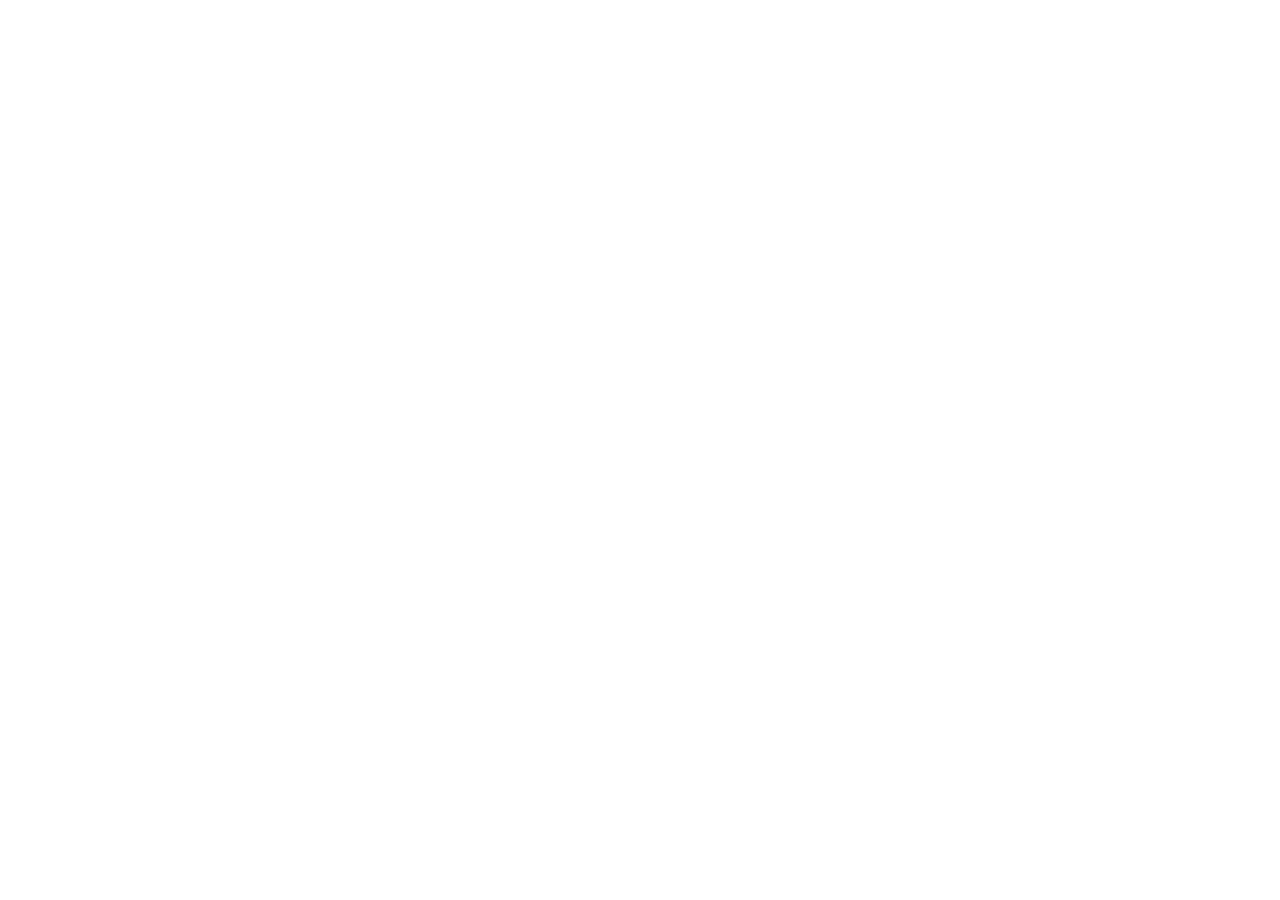
==== lush&bloom/index.html @ a0f1ee42 "Initial commit" ====
<!DOCTYPE html>
<html lang="en">
<head>
    <meta charset="UTF-8">
    <meta name="viewport" content="width=device-width, initial-scale=1.0">
    <title>Document</title>
</head>
<body>
  




</body>
</html>
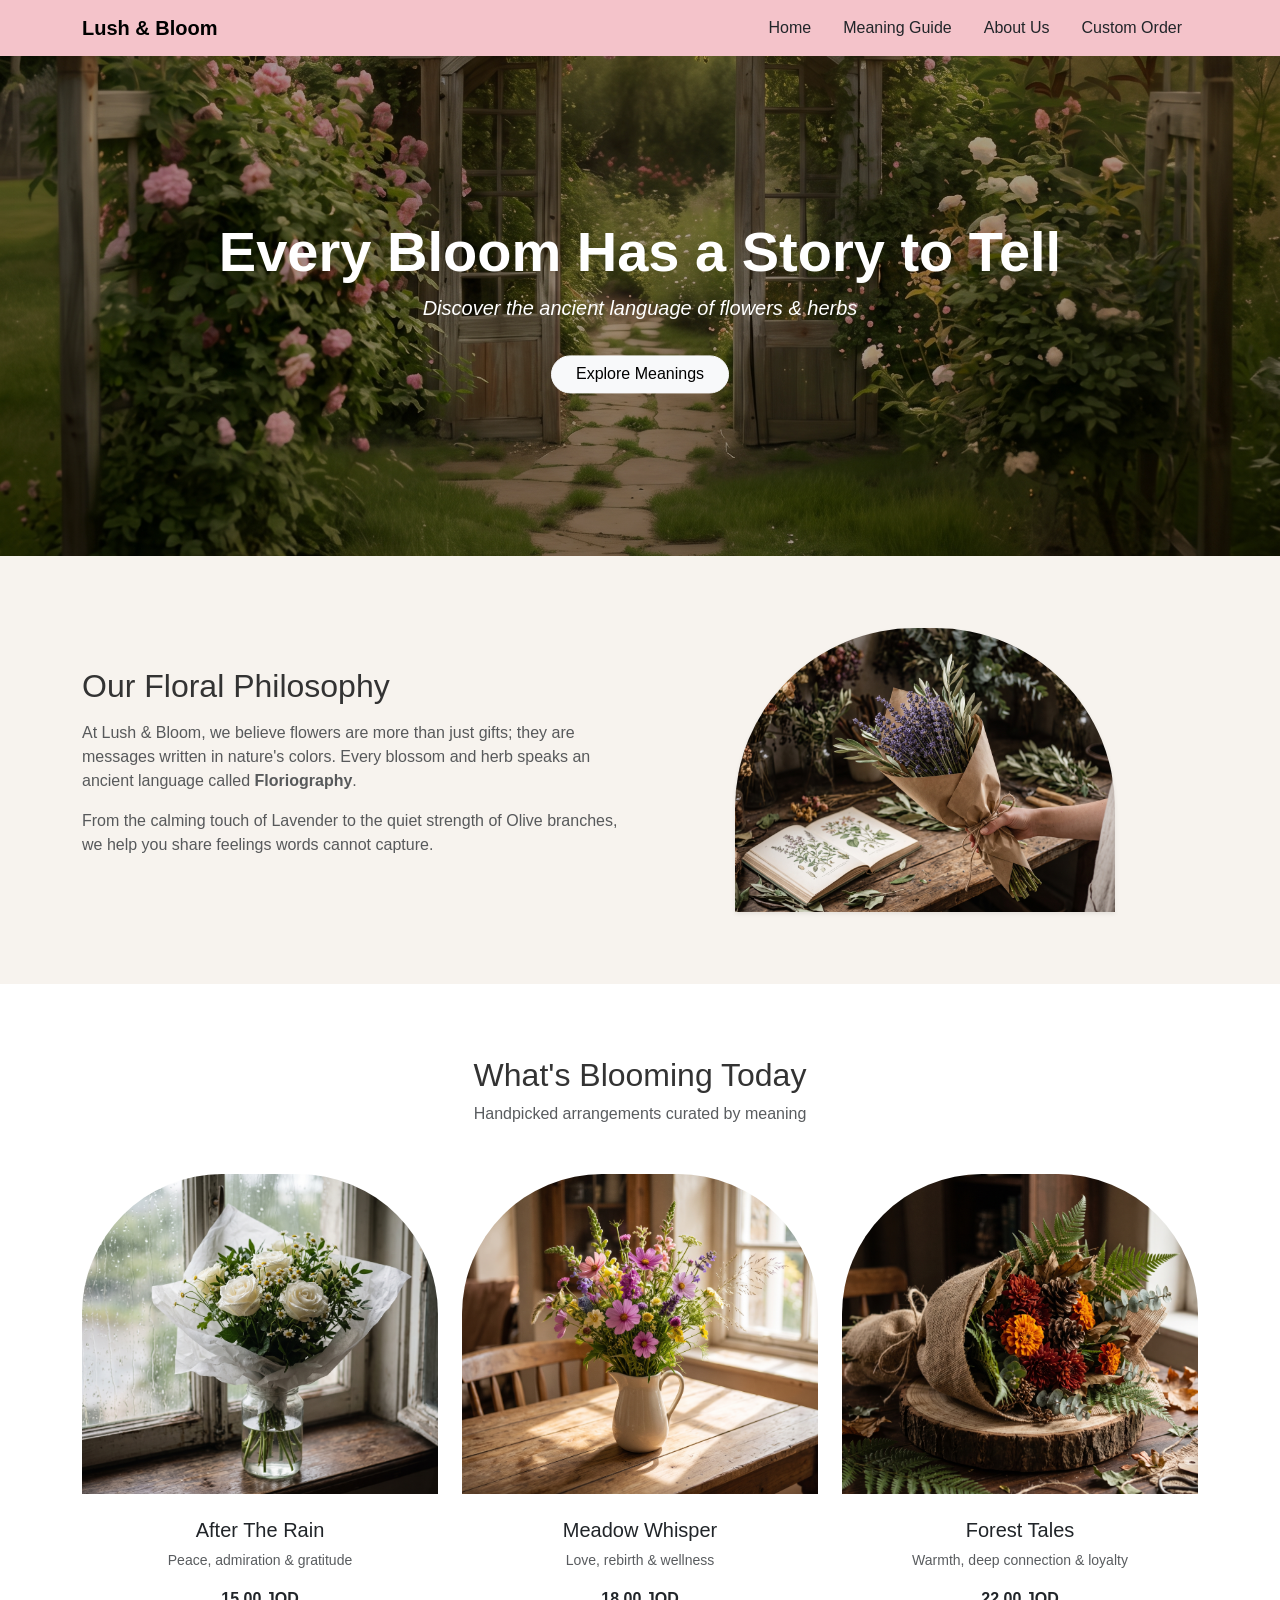
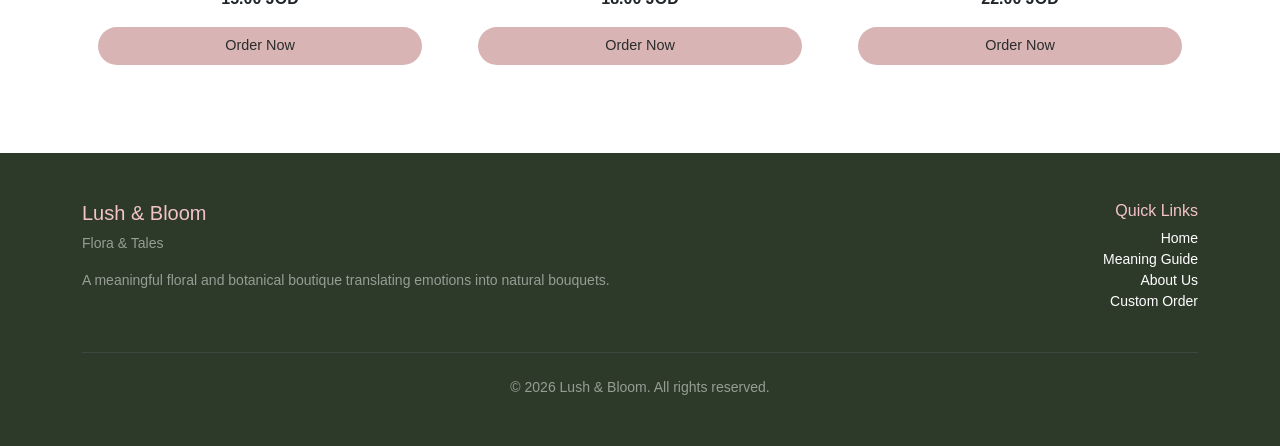
==== commit 98093b87: "Add new assets and styles for Lush & Bloom project - Added multiple image assets including Ranunculu" ====
--- a/lush&bloom/index.html
+++ b/lush&bloom/index.html
@@ -1,15 +1,130 @@
 <!DOCTYPE html>
 <html lang="en">
 <head>
-    <meta charset="UTF-8">
-    <meta name="viewport" content="width=device-width, initial-scale=1.0">
-    <title>Document</title>
+  <meta charset="UTF-8">
+  <meta name="viewport" content="width=device-width, initial-scale=1.0">
+  <title>Lush & Bloom | Home</title>
+  <link href="https://cdn.jsdelivr.net/npm/bootstrap@5.3.3/dist/css/bootstrap.min.css" rel="stylesheet">
+  <link rel="stylesheet" href=".//lush&bloom/css/style.css">
 </head>
 <body>
-  
 
+  <nav class="navbar navbar-expand-lg" style="background-color: #f4c3ca;">
+    <div class="container d-flex justify-content-between align-items-center">
+      <a class="navbar-brand fw-bold" href="index.html">Lush & Bloom</a>
+      <ul class="nav">
+        <li class="nav-item"><a class="nav-link text-dark active" href="index.html">Home</a></li>
+        <li class="nav-item"><a class="nav-link text-dark" href="guide.html">Meaning Guide</a></li>
+        <li class="nav-item"><a class="nav-link text-dark" href="about.html">About Us</a></li>
+        <li class="nav-item"><a class="nav-link text-dark" href="custom-order.html">Custom Order</a></li>
+      </ul>
+    </div>
+  </nav>
 
+  <header class="position-relative text-center text-white">
+    <img src="assets/hero-bg.jpg.jpg" class="w-100" style="height: 500px; object-fit: cover; filter: brightness(0.65);" alt="Lush Garden Arch">
+    <div class="position-absolute top-50 start-50 translate-middle w-100 px-3">
+      <h1 class="display-4 fw-bold">Every Bloom Has a Story to Tell</h1>
+      <p class="fs-5 fst-italic">Discover the ancient language of flowers & herbs</p>
+      <a href="guide.html" class="btn btn-light rounded-pill px-4 mt-3">Explore Meanings</a>
+    </div>
+  </header>
 
+  <main>
+    <section class="py-5" style="background-color: #f7f3ee;">
+      <div class="container py-4">
+        <div class="row align-items-center">
+          <div class="col-md-6 mb-4 mb-md-0">
+            <h2 class="mb-3">Our Floral Philosophy</h2>
+            <p class="text-muted">
+              At Lush & Bloom, we believe flowers are more than just gifts; they are messages written in nature's colors. Every blossom and herb speaks an ancient language called <strong>Floriography</strong>.
+            </p>
+            <p class="text-muted">
+              From the calming touch of Lavender to the quiet strength of Olive branches, we help you share feelings words cannot capture.
+            </p>
+          </div>
+          <div class="col-md-6 text-center">
+            <img src="assets/philosophy.jpg" alt="Botanical Flowers" class="img-fluid arch-img shadow-sm">
+          </div>
+        </div>
+      </div>
+    </section>
+
+    <section class="py-5">
+      <div class="container py-4">
+        <h2 class="text-center mb-2">What's Blooming Today</h2>
+        <p class="text-center text-muted mb-5">Handpicked arrangements curated by meaning</p>
+
+        <div class="row g-4">
+          <div class="col-md-4">
+            <div class="card h-100 text-center border-0 bg-transparent">
+              <img src="assets/after-the-rain.jpg" class="card-img-top arch-card-img" alt="After The Rain">
+              <div class="card-body">
+                <h5 class="card-title mt-2">After The Rain</h5>
+                <p class="card-text text-muted small">Peace, admiration & gratitude</p>
+                <p class="fw-bold mb-3">15.00 JOD</p>
+                <a href="custom-order.html" class="btn btn-custom-pill w-100">Order Now</a>
+              </div>
+            </div>
+          </div>
+
+          <div class="col-md-4">
+            <div class="card h-100 text-center border-0 bg-transparent">
+              <img src="assets/meadow-whisper.jpg" class="card-img-top arch-card-img" alt="Meadow Whisper">
+              <div class="card-body">
+                <h5 class="card-title mt-2">Meadow Whisper</h5>
+                <p class="card-text text-muted small">Love, rebirth & wellness</p>
+                <p class="fw-bold mb-3">18.00 JOD</p>
+                <a href="custom-order.html" class="btn btn-custom-pill w-100">Order Now</a>
+              </div>
+            </div>
+          </div>
+
+          <div class="col-md-4">
+            <div class="card h-100 text-center border-0 bg-transparent">
+              <img src="assets/forest-tales.jpg" class="card-img-top arch-card-img" alt="Forest Tales">
+              <div class="card-body">
+                <h5 class="card-title mt-2">Forest Tales</h5>
+                <p class="card-text text-muted small">Warmth, deep connection & loyalty</p>
+                <p class="fw-bold mb-3">22.00 JOD</p>
+                <a href="custom-order.html" class="btn btn-custom-pill w-100">Order Now</a>
+              </div>
+            </div>
+          </div>
+        </div>
+      </div>
+    </section>
+  </main>
+
+  <footer class="py-5 text-white" style="background-color: #2D3A29;">
+    <div class="container">
+      <div class="row gy-4">
+        <div class="col-md-6">
+          <h5 style="color: #f4c3ca;">Lush & Bloom</h5>
+          <p class="small text-white-50">Flora & Tales</p>
+          <p class="small text-white-50">
+            A meaningful floral and botanical boutique translating emotions into natural bouquets.
+          </p>
+        </div>
+
+        <div class="col-md-6 text-md-end">
+          <h6 style="color: #f4c3ca;">Quick Links</h6>
+          <ul class="list-unstyled small">
+            <li><a href="index.html" class="text-white text-decoration-none">Home</a></li>
+            <li><a href="guide.html" class="text-white text-decoration-none">Meaning Guide</a></li>
+            <li><a href="about.html" class="text-white text-decoration-none">About Us</a></li>
+            <li><a href="custom-order.html" class="text-white text-decoration-none">Custom Order</a></li>
+          </ul>
+        </div>
+      </div>
+
+      <hr class="border-secondary my-4">
+
+      <div class="text-center small text-white-50">
+        &copy; 2026 Lush & Bloom. All rights reserved.
+      </div>
+    </div>
+  </footer>
 
 </body>
 </html>
--- a/lush&bloom/lush&bloom/css/style.css
+++ b/lush&bloom/lush&bloom/css/style.css
@@ -0,0 +1,60 @@
+body {
+  font-family: sans-serif;
+  color: #333;
+}
+
+.arch-img {
+  width: 100%;
+  max-width: 380px;
+  border-top-left-radius: 180px;
+  border-top-right-radius: 180px;
+  object-fit: cover;
+}
+
+.arch-card-img {
+  height: 320px;
+  border-top-left-radius: 140px;
+  border-top-right-radius: 140px;
+  object-fit: cover;
+}
+
+.btn-custom-pill {
+  background-color: #d8b4b4;
+  color: #2b2b2b;
+  border-radius: 50px;
+  border: none;
+  font-size: 0.9rem;
+  padding: 8px 16px;
+  transition: 0.3s;
+}
+
+.btn-custom-pill:hover {
+  background-color: #c99f9f;
+  color: #000;
+}
+
+
+
+
+.table-flower-img {
+  width: 90px;
+  height: 90px;
+  object-fit: cover;
+  border-radius: 12px;
+  border: 2px solid #f4c3ca;
+  transition: transform 0.3s ease;
+}
+
+.table-flower-img:hover {
+  transform: scale(1.08);
+}
+
+
+.card {
+  transition: transform 0.3s ease, box-shadow 0.3s ease;
+}
+
+.card:hover {
+  transform: translateY(-5px);
+  box-shadow: 0 10px 20px rgba(0, 0, 0, 0.08) !important;
+}
